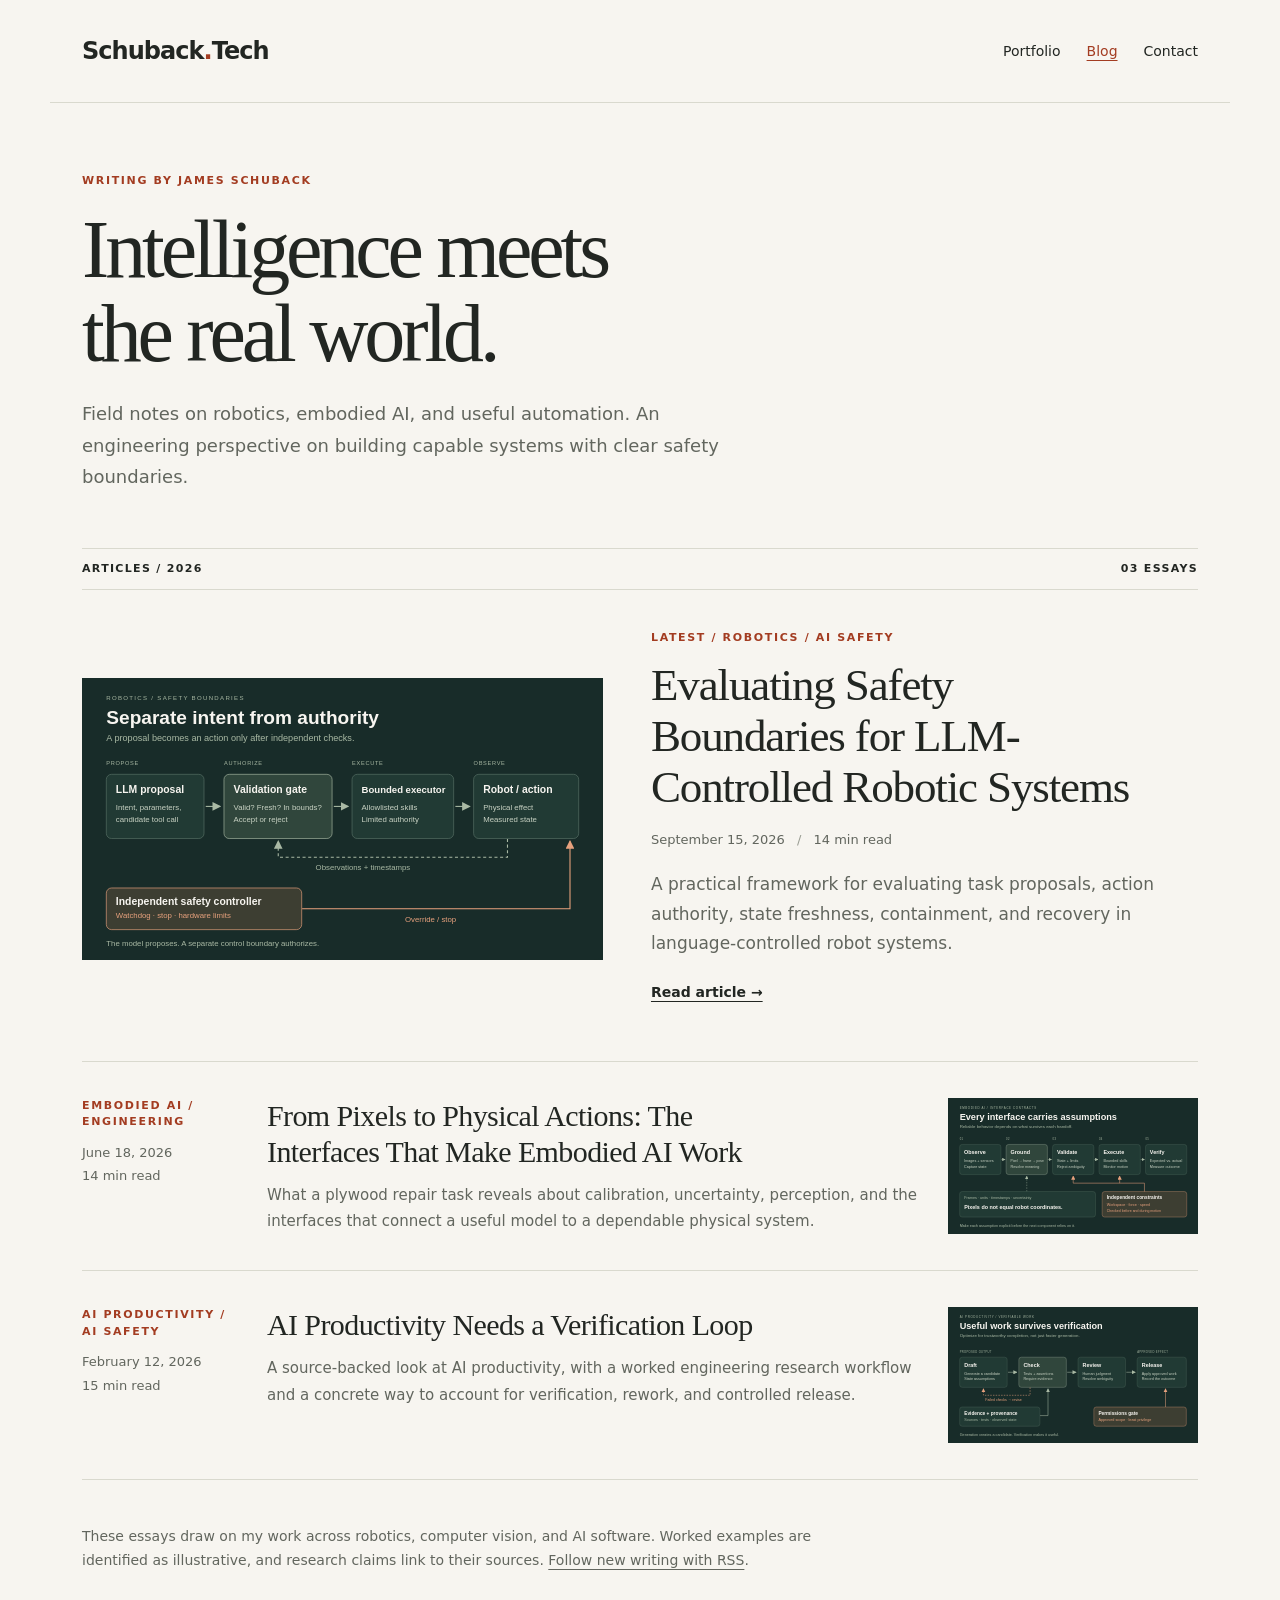
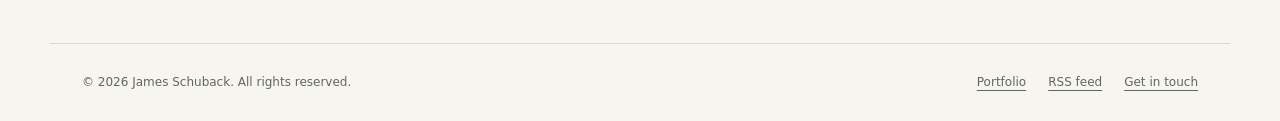
==== blog/index.html @ cc13c692 "Add portfolio blog with three researched AI engineering essays" ====
<!doctype html>
<html lang="en-US"><head>
<meta charset="utf-8"><meta name="viewport" content="width=device-width,initial-scale=1">
<title>Blog | Schuback.Tech</title>
<meta name="description" content="Writing by James Schuback on robotics, embodied AI, practical AI safety, and useful AI workflows."><meta name="author" content="James Schuback"><meta name="theme-color" content="#f7f5f0">
<link rel="canonical" href="https://www.schuback.tech/blog/"><link rel="icon" href="/favicon.ico"><link rel="stylesheet" href="/assets/css/blog.css">
<link rel="alternate" type="application/rss+xml" title="Schuback.Tech Blog" href="/blog/feed.xml">
<meta property="og:type" content="website"><meta property="og:title" content="Blog"><meta property="og:description" content="Writing by James Schuback on robotics, embodied AI, practical AI safety, and useful AI workflows."><meta property="og:url" content="https://www.schuback.tech/blog/"><meta property="og:site_name" content="Schuback.Tech">
<meta name="twitter:card" content="summary_large_image">


</head><body id="top">
<a class="skip-link" href="#content">Skip to content</a>
<header class="site-header"><a class="brand" href="/">Schuback<span>.</span>Tech</a><nav class="site-nav" aria-label="Main navigation"><a href="/">Portfolio</a><a href="/blog/" aria-current="page">Blog</a><a href="/#contactinfo">Contact</a></nav></header>
<main class="blog-shell" id="content">
<header class="blog-intro"><p class="eyebrow">Writing by James Schuback</p><h1>Intelligence meets<br>the real world.</h1><p>Field notes on robotics, embodied AI, and useful automation. An engineering perspective on building capable systems with clear safety boundaries.</p></header>
<div class="archive-label"><span>Articles / 2026</span><span>03 essays</span></div>
<article class="featured-post" aria-labelledby="latest-title"><a class="post-image" href="/blog/evaluating-safety-boundaries-for-llm-controlled-robotic-systems/" aria-label="Read Evaluating Safety Boundaries for LLM-Controlled Robotic Systems"><img src="/assets/images/blog/blog_safety.svg" width="1200" height="650" alt="Conceptual diagram separating a robot's language-model proposals from action authorization and independent safety controls."></a><div><p class="post-topic">Latest / Robotics / AI safety</p><h2 id="latest-title"><a href="/blog/evaluating-safety-boundaries-for-llm-controlled-robotic-systems/">Evaluating Safety Boundaries for LLM-Controlled Robotic Systems</a></h2><p class="post-meta"><span><time datetime="2026-09-15">September 15, 2026</time></span><span>14 min read</span></p><p class="excerpt">A practical framework for evaluating task proposals, action authority, state freshness, containment, and recovery in language-controlled robot systems.</p><a class="read-link" href="/blog/evaluating-safety-boundaries-for-llm-controlled-robotic-systems/">Read article &rarr;</a></div></article>
<article class="post-row" aria-labelledby="post-2"><div><p class="post-topic">Embodied AI / Engineering</p><p class="post-meta"><time datetime="2026-06-18">June 18, 2026</time><br>14 min read</p></div><div><h2 id="post-2"><a href="/blog/from-pixels-to-physical-actions/">From Pixels to Physical Actions: The Interfaces That Make Embodied AI Work</a></h2><p class="excerpt">What a plywood repair task reveals about calibration, uncertainty, perception, and the interfaces that connect a useful model to a dependable physical system.</p></div><a class="post-image" href="/blog/from-pixels-to-physical-actions/" aria-label="Read From Pixels to Physical Actions: The Interfaces That Make Embodied AI Work"><img src="/assets/images/blog/blog_embodied.svg" width="1200" height="650" alt="" loading="lazy"></a></article>
<article class="post-row" aria-labelledby="post-3"><div><p class="post-topic">AI productivity / AI safety</p><p class="post-meta"><time datetime="2026-02-12">February 12, 2026</time><br>15 min read</p></div><div><h2 id="post-3"><a href="/blog/ai-productivity-needs-a-verification-loop/">AI Productivity Needs a Verification Loop</a></h2><p class="excerpt">A source-backed look at AI productivity, with a worked engineering research workflow and a concrete way to account for verification, rework, and controlled release.</p></div><a class="post-image" href="/blog/ai-productivity-needs-a-verification-loop/" aria-label="Read AI Productivity Needs a Verification Loop"><img src="/assets/images/blog/blog_verification.svg" width="1200" height="650" alt="" loading="lazy"></a></article>
<p class="archive-note">These essays draw on my work across robotics, computer vision, and AI software. Worked examples are identified as illustrative, and research claims link to their sources. <a href="/blog/feed.xml">Follow new writing with RSS</a>.</p></main>
<footer class="site-footer"><p>&copy; 2026 James Schuback. All rights reserved.</p><div class="footer-links"><a href="/">Portfolio</a><a href="/blog/feed.xml">RSS feed</a><a href="/#contactinfo">Get in touch</a></div></footer>
</body></html>
---- assets/css/blog.css ----
:root{--paper:#f7f5f0;--ink:#222622;--muted:#62665e;--line:#d9d9ce;--accent:#a33c21;--wash:#eceee5;--max:1180px;color-scheme:light}
*{box-sizing:border-box}html{scroll-behavior:smooth;scroll-padding-top:32px}body{margin:0;background:var(--paper);color:var(--ink);font:17px/1.75 system-ui,-apple-system,"Segoe UI",sans-serif}a{color:inherit;text-decoration-thickness:1px;text-underline-offset:4px}a:hover{color:var(--accent)}a:focus-visible,summary:focus-visible{outline:3px solid var(--accent);outline-offset:5px}img{display:block;max-width:100%;height:auto}h1,h2,h3,p,figure{margin:0}h1,h2,h3{line-height:1.14;text-wrap:balance}::selection{background:#f1c9b3}main{min-height:70vh}
.skip-link{position:absolute;top:-90px;left:20px;background:var(--ink);color:white;padding:8px 16px;z-index:5}.skip-link:focus{top:10px}.site-header,.site-footer,.blog-shell{max-width:var(--max);margin:auto;padding-inline:32px}.site-header{display:flex;justify-content:space-between;align-items:center;gap:24px;padding-block:30px;border-bottom:1px solid var(--line)}.brand{text-decoration:none;font-weight:750;letter-spacing:-.04em;font-size:24px}.brand span{color:var(--accent)}.site-nav{display:flex;gap:26px;font-size:14px}.site-nav a{text-decoration:none}.site-nav [aria-current]{color:var(--accent);text-decoration:underline}.eyebrow,.post-topic{font:700 11px/1.5 system-ui,sans-serif;letter-spacing:.15em;text-transform:uppercase;color:var(--accent)}.muted,.post-meta{color:var(--muted)}.post-meta{font:13px/1.8 system-ui,sans-serif}.post-meta span+span::before{content:" / ";padding:0 8px;color:#9a9d93}
.blog-intro{padding:70px 0 55px;max-width:850px}.blog-intro h1{font:400 clamp(48px,7vw,82px)/1.03 Georgia,serif;letter-spacing:-.05em;margin:18px 0 22px}.blog-intro p:last-child{max-width:650px;color:var(--muted);font-size:18px}.archive-label{display:flex;justify-content:space-between;border-block:1px solid var(--line);padding:12px 0;font:700 11px/1.5 system-ui,sans-serif;text-transform:uppercase;letter-spacing:.12em}.featured-post{display:grid;grid-template-columns:1fr 1.05fr;gap:48px;align-items:center;padding:40px 0 54px;border-bottom:1px solid var(--line)}.post-image{overflow:hidden;background:#182c29;text-decoration:none}.post-image img{width:100%;transition:transform .25s}.post-image:hover img{transform:scale(1.025)}.featured-post h2{font:400 clamp(30px,3.6vw,45px)/1.13 Georgia,serif;letter-spacing:-.025em;margin:13px 0 16px}.featured-post h2 a,.post-row h2 a{text-decoration:none}.featured-post .excerpt{color:var(--muted);margin:18px 0}.read-link{font-size:14px;font-weight:650}.post-row{display:grid;grid-template-columns:155px 1fr 250px;gap:30px;padding:36px 0;border-bottom:1px solid var(--line);align-items:start}.post-row h2{font:400 30px/1.2 Georgia,serif;letter-spacing:-.02em;margin-bottom:12px}.post-row .excerpt{color:var(--muted);font-size:15px}.post-row .post-meta{margin-top:10px}.post-row .post-image{align-self:center}.archive-note{max-width:730px;margin:44px 0 70px;color:var(--muted);font-size:14px}
.breadcrumb{font-size:13px;color:var(--muted);padding-top:30px}.article-header{max-width:950px;padding:36px 0 44px}.article-header h1{font:400 clamp(38px,5.3vw,66px)/1.08 Georgia,serif;letter-spacing:-.035em;margin:17px 0 24px}.article-deck{max-width:780px;color:var(--muted);font-size:20px;line-height:1.6;margin-bottom:22px}.article-layout{display:grid;grid-template-columns:210px minmax(0,760px);gap:64px;align-items:start;padding:20px 0 70px}.article-toc{position:sticky;top:28px;font:13px/1.55 system-ui,sans-serif;max-height:calc(100vh - 56px);overflow-y:auto}.article-toc summary{font-size:11px;font-weight:750;letter-spacing:.1em;text-transform:uppercase;cursor:pointer;padding-bottom:16px}.article-toc ol{margin:0;padding:0;list-style:none;border-left:1px solid var(--line)}.article-toc li{padding:0 0 13px 16px}.article-toc a{color:var(--muted);text-decoration:none}.article-toc a:hover{color:var(--accent)}.article-toc .toc-back{display:block;font-size:12px;margin-top:20px}.article-prose{min-width:0;font:19px/1.85 Georgia,"Times New Roman",serif;overflow-wrap:break-word}.article-prose>p{margin-bottom:23px}.article-prose>p:first-child{font-size:22px;line-height:1.7}.article-prose h2{font:650 27px/1.3 system-ui,sans-serif;letter-spacing:-.035em;margin:52px 0 20px;scroll-margin-top:32px}.article-prose h3{font:650 21px/1.4 system-ui,sans-serif;margin:28px 0 15px}.article-prose a{color:var(--accent)}.article-prose ul,.article-prose ol{padding-left:25px;margin:20px 0 26px}.article-prose li{margin-bottom:10px}.article-prose figure{margin:34px 0}.article-prose figure img{width:100%;border:1px solid var(--line);background:var(--wash)}.article-prose figcaption{font:13px/1.65 system-ui,sans-serif;color:var(--muted);padding-top:12px}.article-note{border-left:3px solid var(--accent);padding:20px 24px;margin:30px 0;background:var(--wash);font:16px/1.75 system-ui,sans-serif}.article-note p+p{margin-top:12px}.article-prose blockquote{border-left:2px solid var(--accent);padding-left:24px;margin:30px 0;font-size:23px}.article-prose code{font:14px/1.7 ui-monospace,Consolas,monospace;background:var(--wash);padding:2px 5px;overflow-wrap:anywhere}.article-prose pre{overflow:auto;padding:20px;background:var(--wash);white-space:pre-wrap}.article-prose pre code{padding:0}.table-wrap{overflow-x:auto;margin:28px 0}.article-prose table{border-collapse:collapse;width:100%;font:14px/1.65 system-ui,sans-serif}.article-prose th,.article-prose td{text-align:left;vertical-align:top;border-bottom:1px solid var(--line);padding:13px 12px}.article-prose th{background:var(--wash);font-weight:700}.article-prose table caption{text-align:left;font-weight:650;padding-bottom:12px}.article-prose .sources{border-top:1px solid var(--line);margin-top:48px}.sources li{font:14px/1.7 system-ui,sans-serif;overflow-wrap:anywhere}.sources h2{font-size:22px}.article-end{border-top:1px solid var(--line);padding-top:28px;margin-top:44px;font:15px/1.7 system-ui,sans-serif}.article-end p+p{margin-top:10px}.site-footer{display:flex;justify-content:space-between;gap:20px;border-top:1px solid var(--line);padding-block:28px;font-size:12px;color:var(--muted)}.footer-links{display:flex;gap:22px}
@media(min-width:1400px){.article-layout{gap:90px}}
@media(max-width:900px){.featured-post{gap:28px}.post-row{grid-template-columns:130px 1fr}.post-row .post-image{display:none}.article-layout{grid-template-columns:165px minmax(0,1fr);gap:30px}.article-prose{font-size:18px}.article-header h1{font-size:49px}}
@media(max-width:650px){.site-header,.site-footer,.blog-shell{padding-inline:22px}.site-header{padding-block:20px;gap:12px}.brand{font-size:21px}.site-nav{gap:16px;font-size:13px}.blog-intro{padding:48px 0 36px}.blog-intro p:last-child{font-size:16px}.featured-post{grid-template-columns:1fr;gap:25px;padding-top:25px}.featured-post h2{font-size:34px}.post-row{grid-template-columns:1fr;gap:12px;padding:28px 0}.post-row h2{font-size:28px}.post-row .post-meta{display:inline;margin-left:10px}.post-row .post-meta span+span::before{padding:0 4px}.article-header{padding:28px 0}.article-header h1{font-size:40px}.article-deck{font-size:18px}.article-layout{display:block;padding-top:0}.article-toc{position:static;margin-bottom:32px;max-height:none;border-block:1px solid var(--line);padding:18px 0 4px}.article-toc summary{padding-bottom:12px}.article-toc ol{columns:2;column-gap:18px}.article-toc li{break-inside:avoid;padding-left:12px;font-size:12px}.article-toc .toc-back{display:none}.article-prose>p:first-child{font-size:20px}.article-prose h2{font-size:25px;margin-top:40px}.article-note{padding:17px 18px}.site-footer{flex-direction:column;gap:10px}.table-wrap{margin-inline:-4px}.article-prose th,.article-prose td{padding:10px 8px;min-width:105px}}
@media(prefers-reduced-motion:reduce){html{scroll-behavior:auto}.post-image img{transition:none}}
@media print{body{background:white;color:black}.site-header,.site-footer,.article-toc,.breadcrumb,.article-end,.skip-link{display:none}.blog-shell{padding:0;max-width:none}.article-header h1{font-size:32pt}.article-layout{display:block;padding:0}.article-prose{font-size:11pt;line-height:1.6}.article-prose h2{font-size:17pt;break-after:avoid}.article-prose figure{break-inside:avoid}.article-prose a{color:inherit}.table-wrap{overflow:visible}}
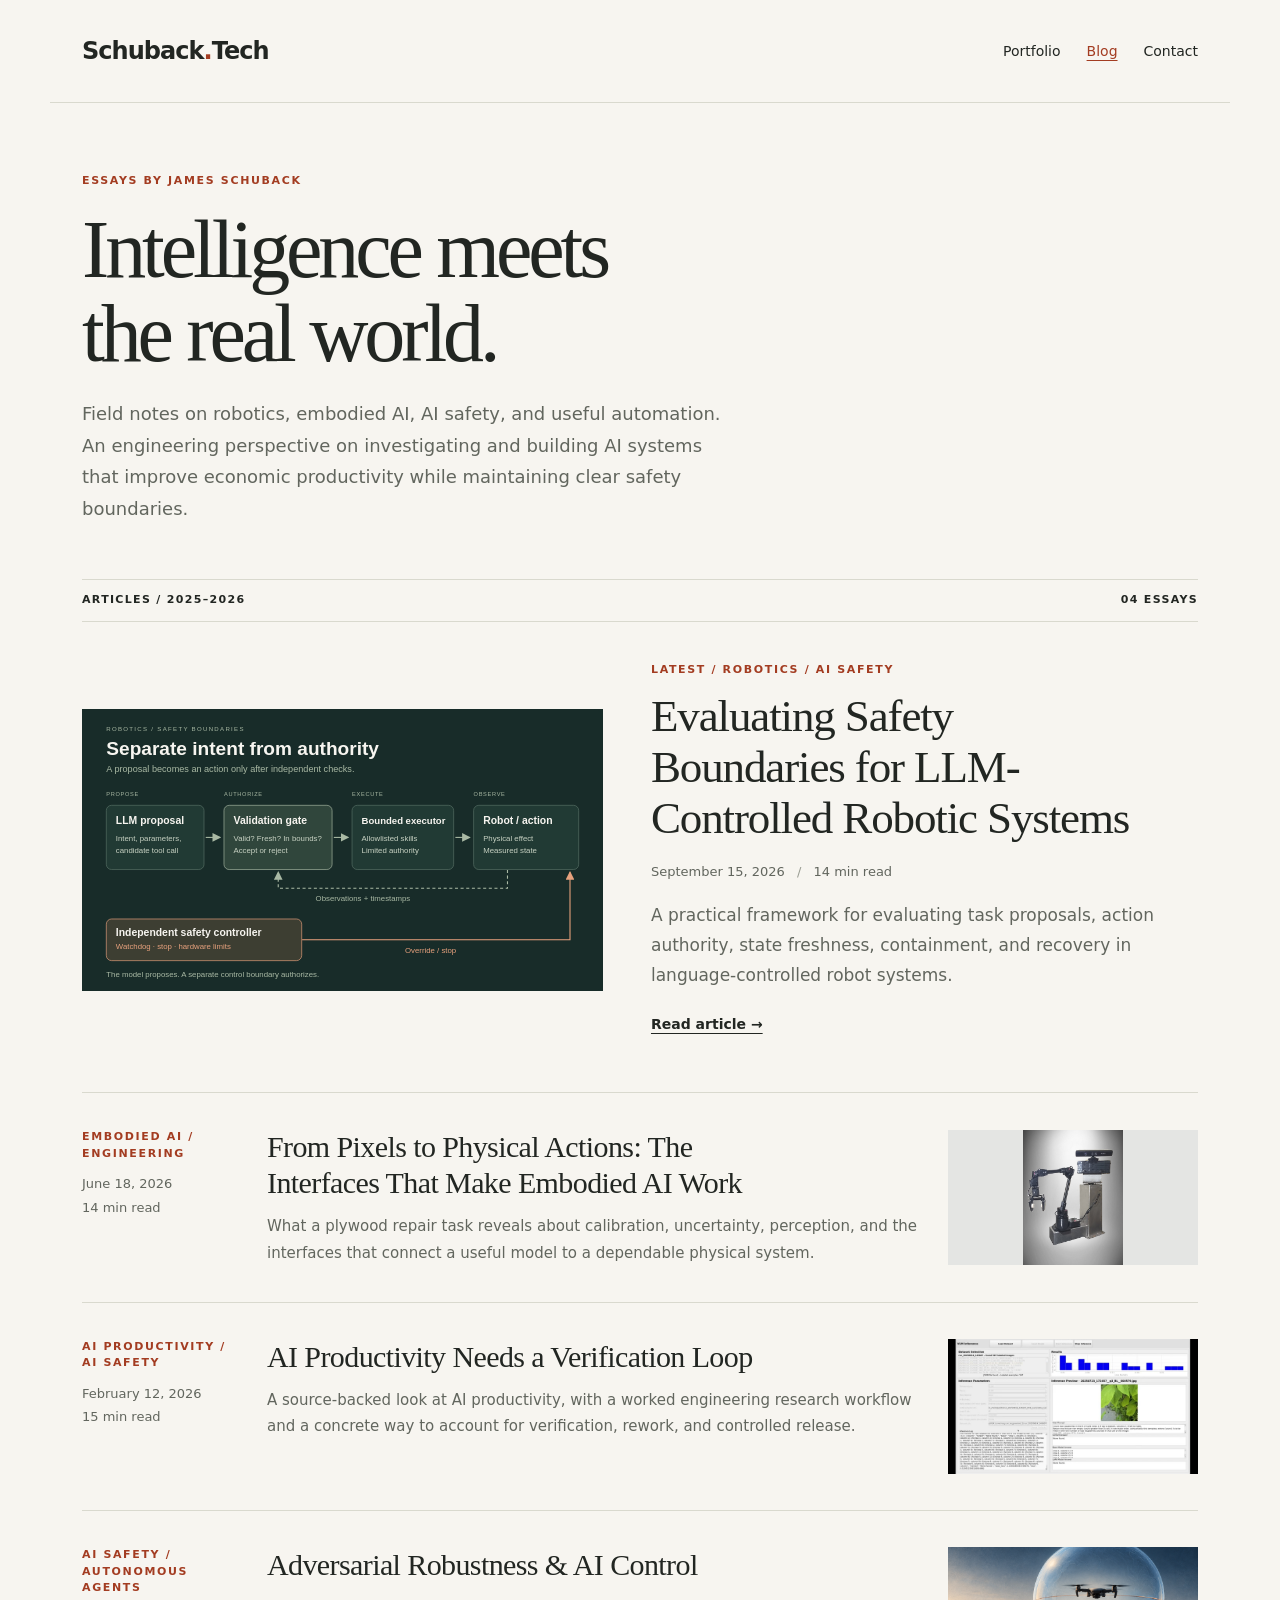
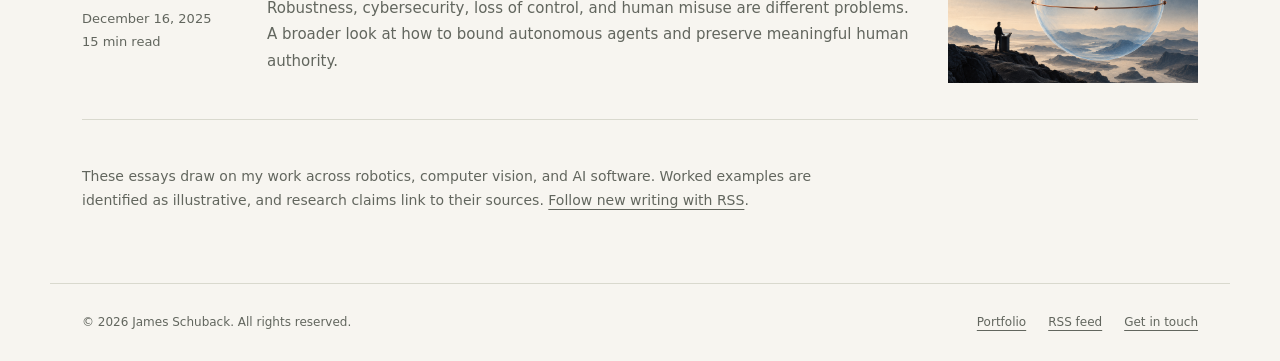
==== commit 1d8445fc: "Expand blog with AI control essay and varied editorial imagery" ====
--- a/blog/index.html
+++ b/blog/index.html
@@ -2,22 +2,23 @@
 <html lang="en-US"><head>
 <meta charset="utf-8"><meta name="viewport" content="width=device-width,initial-scale=1">
 <title>Blog | Schuback.Tech</title>
-<meta name="description" content="Writing by James Schuback on robotics, embodied AI, practical AI safety, and useful AI workflows."><meta name="author" content="James Schuback"><meta name="theme-color" content="#f7f5f0">
-<link rel="canonical" href="https://www.schuback.tech/blog/"><link rel="icon" href="/favicon.ico"><link rel="stylesheet" href="/assets/css/blog.css">
-<link rel="alternate" type="application/rss+xml" title="Schuback.Tech Blog" href="/blog/feed.xml">
-<meta property="og:type" content="website"><meta property="og:title" content="Blog"><meta property="og:description" content="Writing by James Schuback on robotics, embodied AI, practical AI safety, and useful AI workflows."><meta property="og:url" content="https://www.schuback.tech/blog/"><meta property="og:site_name" content="Schuback.Tech">
+<meta name="description" content="Essays by James Schuback on robotics, embodied AI, AI safety, and building AI systems for economic productivity."><meta name="author" content="James Schuback"><meta name="theme-color" content="#f7f5f0">
+<link rel="canonical" href="https://www.schuback.tech/blog/"><link rel="icon" href="../favicon.ico"><link rel="stylesheet" href="../assets/css/blog.css">
+<link rel="alternate" type="application/rss+xml" title="Schuback.Tech Blog" href="feed.xml">
+<meta property="og:type" content="website"><meta property="og:title" content="Blog"><meta property="og:description" content="Essays by James Schuback on robotics, embodied AI, AI safety, and building AI systems for economic productivity."><meta property="og:url" content="https://www.schuback.tech/blog/"><meta property="og:site_name" content="Schuback.Tech">
 <meta name="twitter:card" content="summary_large_image">
 
 
 </head><body id="top">
 <a class="skip-link" href="#content">Skip to content</a>
-<header class="site-header"><a class="brand" href="/">Schuback<span>.</span>Tech</a><nav class="site-nav" aria-label="Main navigation"><a href="/">Portfolio</a><a href="/blog/" aria-current="page">Blog</a><a href="/#contactinfo">Contact</a></nav></header>
+<header class="site-header"><a class="brand" href="../index.html">Schuback<span>.</span>Tech</a><nav class="site-nav" aria-label="Main navigation"><a href="../index.html">Portfolio</a><a href="index.html" aria-current="page">Blog</a><a href="../index.html#contactinfo">Contact</a></nav></header>
 <main class="blog-shell" id="content">
-<header class="blog-intro"><p class="eyebrow">Writing by James Schuback</p><h1>Intelligence meets<br>the real world.</h1><p>Field notes on robotics, embodied AI, and useful automation. An engineering perspective on building capable systems with clear safety boundaries.</p></header>
-<div class="archive-label"><span>Articles / 2026</span><span>03 essays</span></div>
-<article class="featured-post" aria-labelledby="latest-title"><a class="post-image" href="/blog/evaluating-safety-boundaries-for-llm-controlled-robotic-systems/" aria-label="Read Evaluating Safety Boundaries for LLM-Controlled Robotic Systems"><img src="/assets/images/blog/blog_safety.svg" width="1200" height="650" alt="Conceptual diagram separating a robot's language-model proposals from action authorization and independent safety controls."></a><div><p class="post-topic">Latest / Robotics / AI safety</p><h2 id="latest-title"><a href="/blog/evaluating-safety-boundaries-for-llm-controlled-robotic-systems/">Evaluating Safety Boundaries for LLM-Controlled Robotic Systems</a></h2><p class="post-meta"><span><time datetime="2026-09-15">September 15, 2026</time></span><span>14 min read</span></p><p class="excerpt">A practical framework for evaluating task proposals, action authority, state freshness, containment, and recovery in language-controlled robot systems.</p><a class="read-link" href="/blog/evaluating-safety-boundaries-for-llm-controlled-robotic-systems/">Read article &rarr;</a></div></article>
-<article class="post-row" aria-labelledby="post-2"><div><p class="post-topic">Embodied AI / Engineering</p><p class="post-meta"><time datetime="2026-06-18">June 18, 2026</time><br>14 min read</p></div><div><h2 id="post-2"><a href="/blog/from-pixels-to-physical-actions/">From Pixels to Physical Actions: The Interfaces That Make Embodied AI Work</a></h2><p class="excerpt">What a plywood repair task reveals about calibration, uncertainty, perception, and the interfaces that connect a useful model to a dependable physical system.</p></div><a class="post-image" href="/blog/from-pixels-to-physical-actions/" aria-label="Read From Pixels to Physical Actions: The Interfaces That Make Embodied AI Work"><img src="/assets/images/blog/blog_embodied.svg" width="1200" height="650" alt="" loading="lazy"></a></article>
-<article class="post-row" aria-labelledby="post-3"><div><p class="post-topic">AI productivity / AI safety</p><p class="post-meta"><time datetime="2026-02-12">February 12, 2026</time><br>15 min read</p></div><div><h2 id="post-3"><a href="/blog/ai-productivity-needs-a-verification-loop/">AI Productivity Needs a Verification Loop</a></h2><p class="excerpt">A source-backed look at AI productivity, with a worked engineering research workflow and a concrete way to account for verification, rework, and controlled release.</p></div><a class="post-image" href="/blog/ai-productivity-needs-a-verification-loop/" aria-label="Read AI Productivity Needs a Verification Loop"><img src="/assets/images/blog/blog_verification.svg" width="1200" height="650" alt="" loading="lazy"></a></article>
-<p class="archive-note">These essays draw on my work across robotics, computer vision, and AI software. Worked examples are identified as illustrative, and research claims link to their sources. <a href="/blog/feed.xml">Follow new writing with RSS</a>.</p></main>
-<footer class="site-footer"><p>&copy; 2026 James Schuback. All rights reserved.</p><div class="footer-links"><a href="/">Portfolio</a><a href="/blog/feed.xml">RSS feed</a><a href="/#contactinfo">Get in touch</a></div></footer>
+<header class="blog-intro"><p class="eyebrow">Essays by James Schuback</p><h1>Intelligence meets<br>the real world.</h1><p>Field notes on robotics, embodied AI, AI safety, and useful automation. An engineering perspective on investigating and building AI systems that improve economic productivity while maintaining clear safety boundaries.</p></header>
+<div class="archive-label"><span>Articles / 2025&ndash;2026</span><span>04 essays</span></div>
+<article class="featured-post" aria-labelledby="latest-title"><a class="post-image" href="evaluating-safety-boundaries-for-llm-controlled-robotic-systems/index.html" aria-label="Read Evaluating Safety Boundaries for LLM-Controlled Robotic Systems"><img src="../assets/images/blog/blog_safety.svg" width="1200" height="650" alt="Conceptual diagram separating a robot's language-model proposals from action authorization and independent safety controls."></a><div><p class="post-topic">Latest / Robotics / AI safety</p><h2 id="latest-title"><a href="evaluating-safety-boundaries-for-llm-controlled-robotic-systems/index.html">Evaluating Safety Boundaries for LLM-Controlled Robotic Systems</a></h2><p class="post-meta"><span><time datetime="2026-09-15">September 15, 2026</time></span><span>14 min read</span></p><p class="excerpt">A practical framework for evaluating task proposals, action authority, state freshness, containment, and recovery in language-controlled robot systems.</p><a class="read-link" href="evaluating-safety-boundaries-for-llm-controlled-robotic-systems/index.html">Read article &rarr;</a></div></article>
+<article class="post-row" aria-labelledby="post-2"><div><p class="post-topic">Embodied AI / Engineering</p><p class="post-meta"><time datetime="2026-06-18">June 18, 2026</time><br>14 min read</p></div><div><h2 id="post-2"><a href="from-pixels-to-physical-actions/index.html">From Pixels to Physical Actions: The Interfaces That Make Embodied AI Work</a></h2><p class="excerpt">What a plywood repair task reveals about calibration, uncertainty, perception, and the interfaces that connect a useful model to a dependable physical system.</p></div><a class="post-image post-image-hardware" href="from-pixels-to-physical-actions/index.html" aria-label="Read From Pixels to Physical Actions: The Interfaces That Make Embodied AI Work"><img src="../assets/images/caesar.jpg" width="700" height="950" alt="Research robot arm with a gripper and depth camera from the portfolio" loading="lazy"></a></article>
+<article class="post-row" aria-labelledby="post-3"><div><p class="post-topic">AI productivity / AI safety</p><p class="post-meta"><time datetime="2026-02-12">February 12, 2026</time><br>15 min read</p></div><div><h2 id="post-3"><a href="ai-productivity-needs-a-verification-loop/index.html">AI Productivity Needs a Verification Loop</a></h2><p class="excerpt">A source-backed look at AI productivity, with a worked engineering research workflow and a concrete way to account for verification, rework, and controlled release.</p></div><a class="post-image" href="ai-productivity-needs-a-verification-loop/index.html" aria-label="Read AI Productivity Needs a Verification Loop"><img src="../assets/images/VLMT_project.jpg" width="1280" height="720" alt="VLM Tuner software showing inference results, source images, and model output" loading="lazy"></a></article>
+<article class="post-row" aria-labelledby="post-4"><div><p class="post-topic">AI safety / Autonomous agents</p><p class="post-meta"><time datetime="2025-12-16">December 16, 2025</time><br>15 min read</p></div><div><h2 id="post-4"><a href="adversarial-robustness-and-ai-control/index.html">Adversarial Robustness &amp; AI Control</a></h2><p class="excerpt">Robustness, cybersecurity, loss of control, and human misuse are different problems. A broader look at how to bound autonomous agents and preserve meaningful human authority.</p></div><a class="post-image" href="adversarial-robustness-and-ai-control/index.html" aria-label="Read Adversarial Robustness &amp; AI Control"><img src="../assets/images/blog/blog_control-cover.png" width="1536" height="1024" alt="Conceptual illustration of a drone inside a control boundary with a human operator outside" loading="lazy"></a></article>
+<p class="archive-note">These essays draw on my work across robotics, computer vision, and AI software. Worked examples are identified as illustrative, and research claims link to their sources. <a href="feed.xml">Follow new writing with RSS</a>.</p></main>
+<footer class="site-footer"><p>&copy; 2026 James Schuback. All rights reserved.</p><div class="footer-links"><a href="../index.html">Portfolio</a><a href="feed.xml">RSS feed</a><a href="../index.html#contactinfo">Get in touch</a></div></footer>
 </body></html>
--- a/assets/css/blog.css
+++ b/assets/css/blog.css
@@ -1,10 +1,10 @@
 :root{--paper:#f7f5f0;--ink:#222622;--muted:#62665e;--line:#d9d9ce;--accent:#a33c21;--wash:#eceee5;--max:1180px;color-scheme:light}
 *{box-sizing:border-box}html{scroll-behavior:smooth;scroll-padding-top:32px}body{margin:0;background:var(--paper);color:var(--ink);font:17px/1.75 system-ui,-apple-system,"Segoe UI",sans-serif}a{color:inherit;text-decoration-thickness:1px;text-underline-offset:4px}a:hover{color:var(--accent)}a:focus-visible,summary:focus-visible{outline:3px solid var(--accent);outline-offset:5px}img{display:block;max-width:100%;height:auto}h1,h2,h3,p,figure{margin:0}h1,h2,h3{line-height:1.14;text-wrap:balance}::selection{background:#f1c9b3}main{min-height:70vh}
 .skip-link{position:absolute;top:-90px;left:20px;background:var(--ink);color:white;padding:8px 16px;z-index:5}.skip-link:focus{top:10px}.site-header,.site-footer,.blog-shell{max-width:var(--max);margin:auto;padding-inline:32px}.site-header{display:flex;justify-content:space-between;align-items:center;gap:24px;padding-block:30px;border-bottom:1px solid var(--line)}.brand{text-decoration:none;font-weight:750;letter-spacing:-.04em;font-size:24px}.brand span{color:var(--accent)}.site-nav{display:flex;gap:26px;font-size:14px}.site-nav a{text-decoration:none}.site-nav [aria-current]{color:var(--accent);text-decoration:underline}.eyebrow,.post-topic{font:700 11px/1.5 system-ui,sans-serif;letter-spacing:.15em;text-transform:uppercase;color:var(--accent)}.muted,.post-meta{color:var(--muted)}.post-meta{font:13px/1.8 system-ui,sans-serif}.post-meta span+span::before{content:" / ";padding:0 8px;color:#9a9d93}
-.blog-intro{padding:70px 0 55px;max-width:850px}.blog-intro h1{font:400 clamp(48px,7vw,82px)/1.03 Georgia,serif;letter-spacing:-.05em;margin:18px 0 22px}.blog-intro p:last-child{max-width:650px;color:var(--muted);font-size:18px}.archive-label{display:flex;justify-content:space-between;border-block:1px solid var(--line);padding:12px 0;font:700 11px/1.5 system-ui,sans-serif;text-transform:uppercase;letter-spacing:.12em}.featured-post{display:grid;grid-template-columns:1fr 1.05fr;gap:48px;align-items:center;padding:40px 0 54px;border-bottom:1px solid var(--line)}.post-image{overflow:hidden;background:#182c29;text-decoration:none}.post-image img{width:100%;transition:transform .25s}.post-image:hover img{transform:scale(1.025)}.featured-post h2{font:400 clamp(30px,3.6vw,45px)/1.13 Georgia,serif;letter-spacing:-.025em;margin:13px 0 16px}.featured-post h2 a,.post-row h2 a{text-decoration:none}.featured-post .excerpt{color:var(--muted);margin:18px 0}.read-link{font-size:14px;font-weight:650}.post-row{display:grid;grid-template-columns:155px 1fr 250px;gap:30px;padding:36px 0;border-bottom:1px solid var(--line);align-items:start}.post-row h2{font:400 30px/1.2 Georgia,serif;letter-spacing:-.02em;margin-bottom:12px}.post-row .excerpt{color:var(--muted);font-size:15px}.post-row .post-meta{margin-top:10px}.post-row .post-image{align-self:center}.archive-note{max-width:730px;margin:44px 0 70px;color:var(--muted);font-size:14px}
+.blog-intro{padding:70px 0 55px;max-width:850px}.blog-intro h1{font:400 clamp(48px,7vw,82px)/1.03 Georgia,serif;letter-spacing:-.05em;margin:18px 0 22px}.blog-intro p:last-child{max-width:650px;color:var(--muted);font-size:18px}.archive-label{display:flex;justify-content:space-between;border-block:1px solid var(--line);padding:12px 0;font:700 11px/1.5 system-ui,sans-serif;text-transform:uppercase;letter-spacing:.12em}.featured-post{display:grid;grid-template-columns:1fr 1.05fr;gap:48px;align-items:center;padding:40px 0 54px;border-bottom:1px solid var(--line)}.post-image{overflow:hidden;background:#182c29;text-decoration:none}.post-image img{width:100%;transition:transform .25s}.post-image:hover img{transform:scale(1.025)}.featured-post h2{font:400 clamp(30px,3.6vw,45px)/1.13 Georgia,serif;letter-spacing:-.025em;margin:13px 0 16px}.featured-post h2 a,.post-row h2 a{text-decoration:none}.featured-post .excerpt{color:var(--muted);margin:18px 0}.read-link{font-size:14px;font-weight:650}.post-row{display:grid;grid-template-columns:155px 1fr 250px;gap:30px;padding:36px 0;border-bottom:1px solid var(--line);align-items:start}.post-row h2{font:400 30px/1.2 Georgia,serif;letter-spacing:-.02em;margin-bottom:12px}.post-row .excerpt{color:var(--muted);font-size:15px}.post-row .post-meta{margin-top:10px}.post-row .post-image{align-self:center}.post-row .post-image img{aspect-ratio:24/13;object-fit:cover}.post-row .post-image-hardware img{object-fit:contain;background:#e4e5e3}.archive-note{max-width:730px;margin:44px 0 70px;color:var(--muted);font-size:14px}
 .breadcrumb{font-size:13px;color:var(--muted);padding-top:30px}.article-header{max-width:950px;padding:36px 0 44px}.article-header h1{font:400 clamp(38px,5.3vw,66px)/1.08 Georgia,serif;letter-spacing:-.035em;margin:17px 0 24px}.article-deck{max-width:780px;color:var(--muted);font-size:20px;line-height:1.6;margin-bottom:22px}.article-layout{display:grid;grid-template-columns:210px minmax(0,760px);gap:64px;align-items:start;padding:20px 0 70px}.article-toc{position:sticky;top:28px;font:13px/1.55 system-ui,sans-serif;max-height:calc(100vh - 56px);overflow-y:auto}.article-toc summary{font-size:11px;font-weight:750;letter-spacing:.1em;text-transform:uppercase;cursor:pointer;padding-bottom:16px}.article-toc ol{margin:0;padding:0;list-style:none;border-left:1px solid var(--line)}.article-toc li{padding:0 0 13px 16px}.article-toc a{color:var(--muted);text-decoration:none}.article-toc a:hover{color:var(--accent)}.article-toc .toc-back{display:block;font-size:12px;margin-top:20px}.article-prose{min-width:0;font:19px/1.85 Georgia,"Times New Roman",serif;overflow-wrap:break-word}.article-prose>p{margin-bottom:23px}.article-prose>p:first-child{font-size:22px;line-height:1.7}.article-prose h2{font:650 27px/1.3 system-ui,sans-serif;letter-spacing:-.035em;margin:52px 0 20px;scroll-margin-top:32px}.article-prose h3{font:650 21px/1.4 system-ui,sans-serif;margin:28px 0 15px}.article-prose a{color:var(--accent)}.article-prose ul,.article-prose ol{padding-left:25px;margin:20px 0 26px}.article-prose li{margin-bottom:10px}.article-prose figure{margin:34px 0}.article-prose figure img{width:100%;border:1px solid var(--line);background:var(--wash)}.article-prose figcaption{font:13px/1.65 system-ui,sans-serif;color:var(--muted);padding-top:12px}.article-note{border-left:3px solid var(--accent);padding:20px 24px;margin:30px 0;background:var(--wash);font:16px/1.75 system-ui,sans-serif}.article-note p+p{margin-top:12px}.article-prose blockquote{border-left:2px solid var(--accent);padding-left:24px;margin:30px 0;font-size:23px}.article-prose code{font:14px/1.7 ui-monospace,Consolas,monospace;background:var(--wash);padding:2px 5px;overflow-wrap:anywhere}.article-prose pre{overflow:auto;padding:20px;background:var(--wash);white-space:pre-wrap}.article-prose pre code{padding:0}.table-wrap{overflow-x:auto;margin:28px 0}.article-prose table{border-collapse:collapse;width:100%;font:14px/1.65 system-ui,sans-serif}.article-prose th,.article-prose td{text-align:left;vertical-align:top;border-bottom:1px solid var(--line);padding:13px 12px}.article-prose th{background:var(--wash);font-weight:700}.article-prose table caption{text-align:left;font-weight:650;padding-bottom:12px}.article-prose .sources{border-top:1px solid var(--line);margin-top:48px}.sources li{font:14px/1.7 system-ui,sans-serif;overflow-wrap:anywhere}.sources h2{font-size:22px}.article-end{border-top:1px solid var(--line);padding-top:28px;margin-top:44px;font:15px/1.7 system-ui,sans-serif}.article-end p+p{margin-top:10px}.site-footer{display:flex;justify-content:space-between;gap:20px;border-top:1px solid var(--line);padding-block:28px;font-size:12px;color:var(--muted)}.footer-links{display:flex;gap:22px}
 @media(min-width:1400px){.article-layout{gap:90px}}
 @media(max-width:900px){.featured-post{gap:28px}.post-row{grid-template-columns:130px 1fr}.post-row .post-image{display:none}.article-layout{grid-template-columns:165px minmax(0,1fr);gap:30px}.article-prose{font-size:18px}.article-header h1{font-size:49px}}
-@media(max-width:650px){.site-header,.site-footer,.blog-shell{padding-inline:22px}.site-header{padding-block:20px;gap:12px}.brand{font-size:21px}.site-nav{gap:16px;font-size:13px}.blog-intro{padding:48px 0 36px}.blog-intro p:last-child{font-size:16px}.featured-post{grid-template-columns:1fr;gap:25px;padding-top:25px}.featured-post h2{font-size:34px}.post-row{grid-template-columns:1fr;gap:12px;padding:28px 0}.post-row h2{font-size:28px}.post-row .post-meta{display:inline;margin-left:10px}.post-row .post-meta span+span::before{padding:0 4px}.article-header{padding:28px 0}.article-header h1{font-size:40px}.article-deck{font-size:18px}.article-layout{display:block;padding-top:0}.article-toc{position:static;margin-bottom:32px;max-height:none;border-block:1px solid var(--line);padding:18px 0 4px}.article-toc summary{padding-bottom:12px}.article-toc ol{columns:2;column-gap:18px}.article-toc li{break-inside:avoid;padding-left:12px;font-size:12px}.article-toc .toc-back{display:none}.article-prose>p:first-child{font-size:20px}.article-prose h2{font-size:25px;margin-top:40px}.article-note{padding:17px 18px}.site-footer{flex-direction:column;gap:10px}.table-wrap{margin-inline:-4px}.article-prose th,.article-prose td{padding:10px 8px;min-width:105px}}
+@media(max-width:650px){.site-header,.site-footer,.blog-shell{padding-inline:22px}.site-header{padding-block:20px;gap:12px}.brand{font-size:21px}.site-nav{gap:16px;font-size:13px}.blog-intro{padding:48px 0 36px}.blog-intro p:last-child{font-size:16px}.featured-post{grid-template-columns:1fr;gap:25px;padding-top:25px}.featured-post h2{font-size:34px}.post-row{grid-template-columns:1fr;gap:12px;padding:28px 0}.post-row h2{font-size:28px}.post-row .post-image{display:block;order:-1}.post-row .post-image img{max-height:220px}.post-row .post-meta{display:inline;margin-left:10px}.post-row .post-meta span+span::before{padding:0 4px}.article-header{padding:28px 0}.article-header h1{font-size:40px}.article-deck{font-size:18px}.article-layout{display:block;padding-top:0}.article-toc{position:static;margin-bottom:32px;max-height:none;border-block:1px solid var(--line);padding:18px 0 4px}.article-toc summary{padding-bottom:12px}.article-toc ol{columns:2;column-gap:18px}.article-toc li{break-inside:avoid;padding-left:12px;font-size:12px}.article-toc .toc-back{display:none}.article-prose>p:first-child{font-size:20px}.article-prose h2{font-size:25px;margin-top:40px}.article-note{padding:17px 18px}.site-footer{flex-direction:column;gap:10px}.table-wrap{margin-inline:-4px}.article-prose th,.article-prose td{padding:10px 8px;min-width:105px}}
 @media(prefers-reduced-motion:reduce){html{scroll-behavior:auto}.post-image img{transition:none}}
 @media print{body{background:white;color:black}.site-header,.site-footer,.article-toc,.breadcrumb,.article-end,.skip-link{display:none}.blog-shell{padding:0;max-width:none}.article-header h1{font-size:32pt}.article-layout{display:block;padding:0}.article-prose{font-size:11pt;line-height:1.6}.article-prose h2{font-size:17pt;break-after:avoid}.article-prose figure{break-inside:avoid}.article-prose a{color:inherit}.table-wrap{overflow:visible}}
